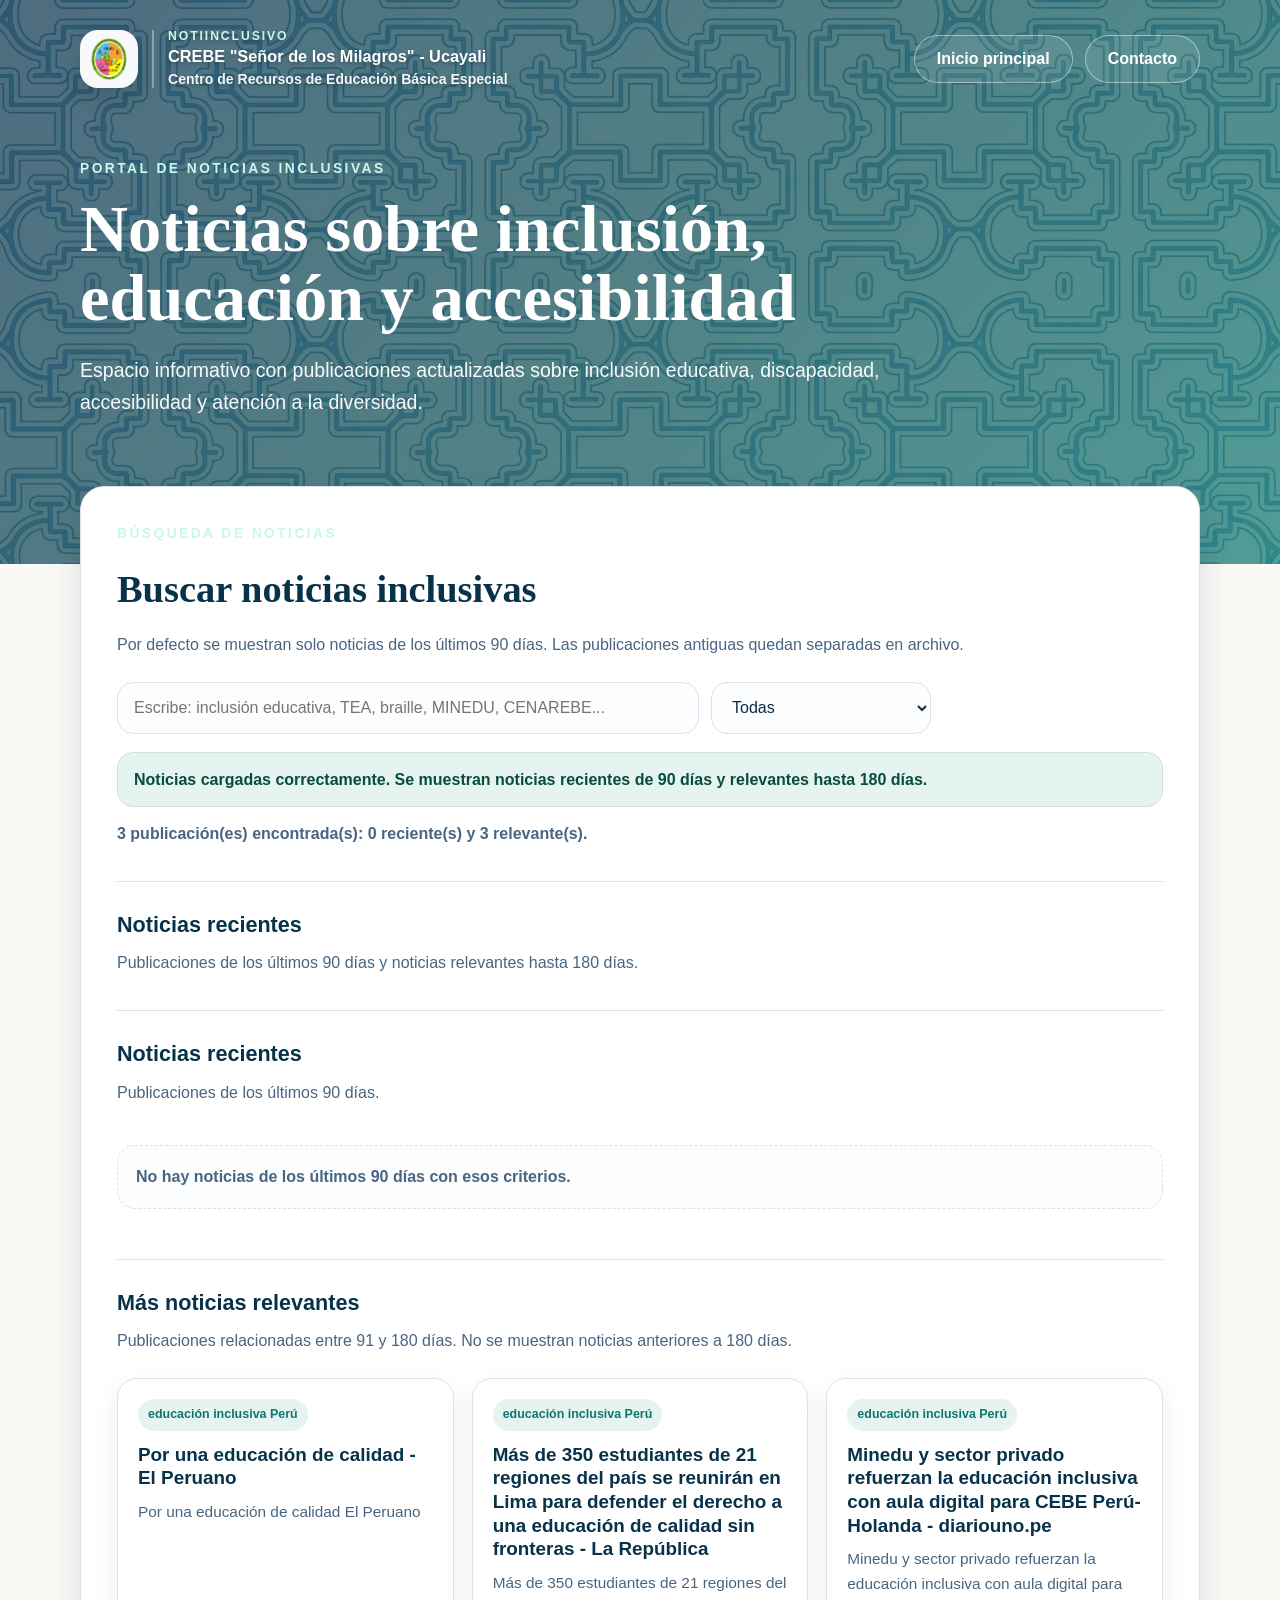
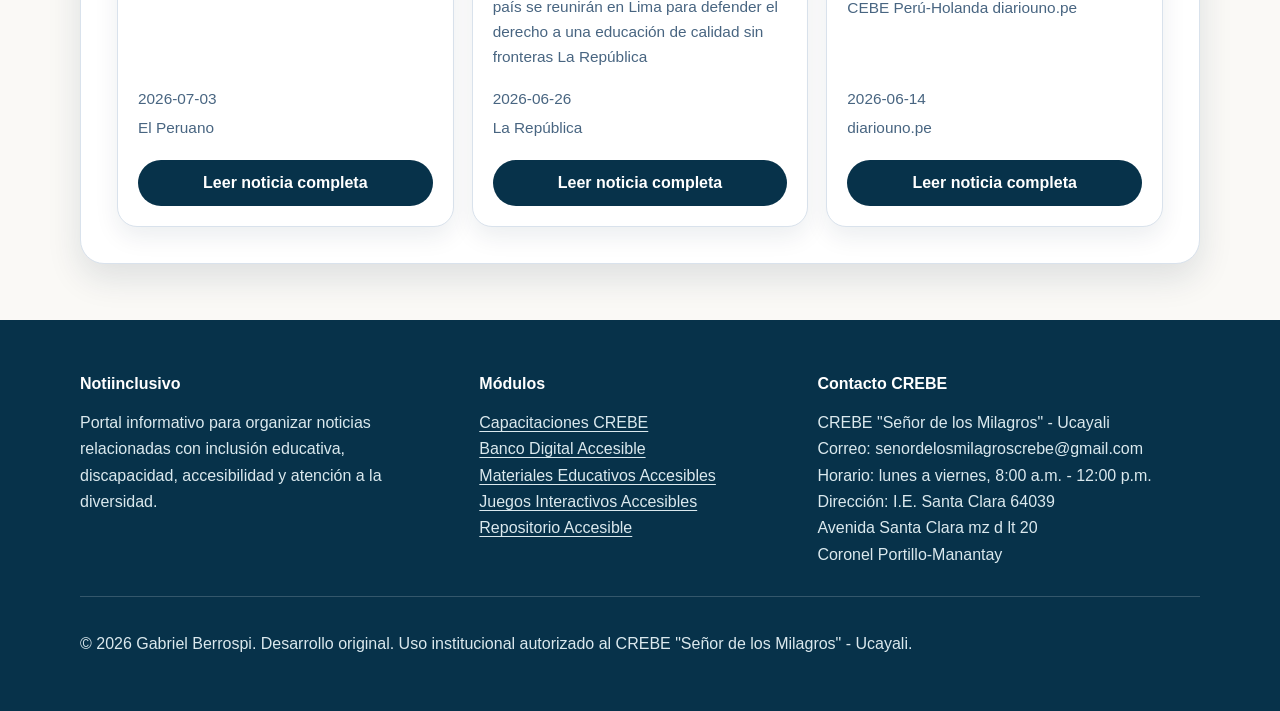
==== index.html @ 37f256c8 "Reubicar identidad institucional en cabecera superior NI" ====
<!doctype html>
<html lang="es">
<head>
  <meta charset="utf-8">
  <meta name="viewport" content="width=device-width, initial-scale=1">
  <meta name="description" content="Notiinclusivo: portal de noticias inclusivas, educativas y accesibles para CREBE Ucayali.">
  <title>Notiinclusivo | CREBE Ucayali</title>
  <style>
    :root{--azul-900:#07324a;--azul-800:#0b3550;--verde-700:#0f766e;--verde-100:#e6f4f1;--arena-50:#faf9f6;--texto:#102a43;--texto-suave:#486581;--borde:#d9e2ec;--sombra:0 14px 34px rgba(16,42,67,.12)}
    *{box-sizing:border-box}body{margin:0;color:var(--texto);background:var(--arena-50);font-family:Arial,Helvetica,sans-serif;line-height:1.6}a{color:inherit}.solo-lectores{position:absolute;width:1px;height:1px;padding:0;margin:-1px;overflow:hidden;clip:rect(0,0,0,0);white-space:nowrap;border:0}.salto-contenido{position:absolute;top:12px;left:-999px;z-index:50;padding:10px 14px;color:#fff;background:var(--azul-900);border-radius:999px;font-weight:900}.salto-contenido:focus{left:12px}
    .cabecera{position:relative;overflow:hidden;padding:30px 18px 145px;color:#fff;background:linear-gradient(135deg,#0b3550 0%,#0f4f57 48%,#0f766e 100%)}.patron-portada{position:absolute;inset:0;background-image:url("patron-shipibo.webp");background-size:cover;background-position:center;opacity:.28}.navegacion,.portada{position:relative;z-index:1;max-width:1120px;margin:0 auto}.navegacion{display:flex;align-items:center;justify-content:space-between;gap:20px;flex-wrap:wrap}.marca{display:flex;align-items:center;gap:14px;color:#fff;font-size:1.05rem;font-weight:900;text-decoration:none}.marca-institucional{align-items:center;gap:14px;max-width:min(560px,100%)}.marca-logo-superior{display:block;width:58px;height:58px;object-fit:contain;flex-shrink:0;padding:4px;background:rgba(255,255,255,.96);border-radius:18px;box-shadow:0 10px 24px rgba(0,0,0,.14)}.marca-texto-superior{display:block;padding-left:14px;border-left:2px solid rgba(255,255,255,.35);text-shadow:0 2px 4px rgba(0,0,0,.28)}.marca-modulo{display:block;margin:0 0 3px;color:#c9f7ee;font-size:.76rem;font-weight:900;line-height:1.15;letter-spacing:.16em;text-transform:uppercase}.marca-nombre-institucional{display:block;color:#fff;font-size:1.02rem;font-weight:900;line-height:1.2}.marca-detalle-institucional{display:block;margin-top:4px;color:rgba(255,255,255,.94);font-size:.88rem;font-weight:750;line-height:1.25}.enlaces-cabecera{display:flex;gap:12px;flex-wrap:wrap}.enlaces-cabecera a{display:inline-flex;align-items:center;justify-content:center;min-height:46px;padding:10px 22px;color:#fff;border:1px solid rgba(255,255,255,.45);border-radius:999px;font-weight:800;text-decoration:none;background:rgba(255,255,255,.08)}.portada{margin-top:70px}.etiqueta{margin:0 0 14px;color:#c9f7ee;font-size:.86rem;font-weight:900;letter-spacing:.18em;text-transform:uppercase}h1{max-width:900px;margin:0 0 22px;color:#fff;font-family:Georgia,"Times New Roman",serif;font-size:clamp(2.5rem,5.8vw,4.15rem);font-weight:600;line-height:1.04}.subtitulo{max-width:880px;margin:0;color:rgba(255,255,255,.96);font-size:1.22rem;line-height:1.65}
    main{position:relative;z-index:2;width:min(1120px,calc(100% - 40px));margin:-78px auto 0}.panel{padding:clamp(22px,4vw,36px);background:#fff;border:1px solid var(--borde);border-radius:24px;box-shadow:var(--sombra)}.panel h2{margin:0;color:var(--azul-900);font-family:Georgia,"Times New Roman",serif;font-size:clamp(1.7rem,3vw,2.45rem);font-weight:600}.descripcion{max-width:860px;margin:12px 0 0;color:var(--texto-suave)}.controles{display:grid;grid-template-columns:1fr minmax(220px,.35fr) minmax(220px,.35fr);gap:12px;margin-top:24px}input,select{min-height:52px;padding:0 16px;color:var(--texto);background:#fbfdff;border:1px solid var(--borde);border-radius:16px;font:inherit}.estado{margin:18px 0 0;padding:14px 16px;color:#064e3b;background:var(--verde-100);border:1px solid #cfe2dd;border-radius:16px;font-weight:900}.contador{margin:14px 0 0;color:var(--texto-suave);font-weight:800}.bloque-lista-noti{margin-top:34px;padding-top:26px;border-top:1px solid var(--borde)}.bloque-lista-noti h3{margin:0;color:var(--azul-900);font-size:1.35rem}.texto-bloque-noti{max-width:820px;margin:8px 0 0;color:var(--texto-suave)}.grid-noti{display:grid;grid-template-columns:repeat(3,minmax(0,1fr));gap:18px;margin-top:24px}.tarjeta-noti{display:flex;flex-direction:column;justify-content:space-between;min-width:0;min-height:270px;padding:20px;background:#fff;border:1px solid var(--borde);border-radius:20px;box-shadow:0 10px 24px rgba(16,42,67,.08)}.etiqueta-noti{display:inline-flex;margin-bottom:12px;padding:6px 10px;color:var(--verde-700);background:var(--verde-100);border-radius:999px;font-size:.78rem;font-weight:900}.tarjeta-noti h3{margin:0 0 10px;color:var(--azul-900);font-size:1.18rem;line-height:1.25}.tarjeta-noti p{margin:0;color:var(--texto-suave);font-size:.96rem}.tarjeta-noti,.tarjeta-noti h3,.tarjeta-noti p,.etiqueta-noti,.enlace-noti{max-width:100%;overflow-wrap:anywhere;word-break:break-word}.meta-noti{display:grid;gap:4px;margin-top:18px}.enlace-noti{display:inline-flex;justify-content:center;min-height:44px;margin-top:16px;padding:10px 14px;color:#fff;background:var(--azul-900);border-radius:999px;font-weight:900;text-decoration:none}.estado-vacio{grid-column:1/-1;padding:18px;color:var(--texto-suave);background:#fbfdff;border:1px dashed var(--borde);border-radius:18px;font-weight:800}
    footer{margin-top:56px;padding:38px clamp(18px,5vw,72px);color:#dbe9ee;background:var(--azul-900)}.footer-contenido{display:grid;grid-template-columns:1.2fr 1fr 1.25fr;gap:32px;max-width:1120px;margin:0 auto}.footer-contenido h2{color:#fff;font-size:1rem}.footer-contenido p{margin:0;line-height:1.65}.footer-contenido a{color:#dbe9ee;text-decoration:underline;text-underline-offset:3px}.footer-final{max-width:1120px;margin:28px auto 0;padding-top:18px;border-top:1px solid rgba(255,255,255,.18)}@media(max-width:980px){.grid-noti,.footer-contenido,.controles{grid-template-columns:1fr}}@media(max-width:700px){.cabecera{padding:26px 18px 116px}.navegacion{align-items:flex-start;flex-direction:column}.portada{margin-top:54px}.marca-institucional{align-items:flex-start}.marca-logo-superior{width:52px;height:52px;border-radius:16px}.marca-texto-superior{padding-left:12px}.marca-nombre-institucional{font-size:.94rem}.marca-detalle-institucional{font-size:.82rem}main{width:min(100% - 28px,1120px)}.enlace-noti{width:100%}}
  </style>
</head>
<body>
  <a class="salto-contenido" href="#contenido-principal">Ir al contenido</a>
  <header class="cabecera" id="inicio">
    <div class="patron-portada" aria-hidden="true"></div>
    <nav class="navegacion" aria-label="Navegación principal">
      <a class="marca marca-institucional" href="index.html" aria-label="Volver al inicio de Notiinclusivo">
        <img class="marca-logo-superior" src="assets/img/logo-crebe.png" alt="Logo del CREBE Señor de los Milagros - Ucayali">
        <span class="marca-texto-superior">
          <span class="marca-modulo">Notiinclusivo</span>
          <span class="marca-nombre-institucional">CREBE "Señor de los Milagros" - Ucayali</span>
          <span class="marca-detalle-institucional">Centro de Recursos de Educación Básica Especial</span>
        </span>
      </a>
      <div class="enlaces-cabecera"><a href="https://crebeucayali.weebly.com/">Inicio principal</a><a href="https://gabriel-lsp.github.io/accesos-complementarios/contacto.html">Contacto</a></div>
    </nav>
    <section class="portada">
      <p class="etiqueta">Portal de noticias inclusivas</p><h1>Noticias sobre inclusión, educación y accesibilidad</h1><p class="subtitulo">Espacio informativo con publicaciones actualizadas sobre inclusión educativa, discapacidad, accesibilidad y atención a la diversidad.</p>
    </section>
  </header>
  <main id="contenido-principal"><section class="panel" aria-labelledby="titulo-busqueda"><p class="etiqueta">Búsqueda de noticias</p><h2 id="titulo-busqueda">Buscar noticias inclusivas</h2><p class="descripcion">Por defecto se muestran solo noticias de los últimos 90 días. Las publicaciones antiguas quedan separadas en archivo.</p><div class="controles"><label class="solo-lectores" for="busqueda-noti">Buscar noticias</label><input id="busqueda-noti" type="search" placeholder="Escribe: inclusión educativa, TEA, braille, MINEDU, CENAREBE..." autocomplete="off"><label class="solo-lectores" for="filtro-categoria">Filtrar por categoría</label><select id="filtro-categoria" aria-label="Filtrar por categoría"><option value="todas">Todas</option></select><label class="solo-lectores" for="filtro-tiempo">Filtrar por antigüedad</label><select id="filtro-tiempo" aria-label="Filtrar por antigüedad"><option value="recientes">Últimos 90 días</option><option value="archivo">Archivo</option><option value="todas">Todas</option></select></div><p class="estado" id="estado-noti">Cargando noticias...</p><p class="contador" id="contador-noti"></p><section class="bloque-lista-noti" aria-labelledby="titulo-lista-noti"><h3 id="titulo-lista-noti">Noticias recientes</h3><p class="texto-bloque-noti" id="descripcion-lista-noti">Publicaciones de los últimos 90 días.</p><section class="grid-noti" id="lista-noti" aria-label="Resultados de noticias"></section></section></section></main>
  <footer><div class="footer-contenido"><div><h2>Notiinclusivo</h2><p>Portal informativo para organizar noticias relacionadas con inclusión educativa, discapacidad, accesibilidad y atención a la diversidad.</p></div><div><h2>Módulos</h2><p><a href="https://gabriel-lsp.github.io/capacitaciones-crebe-ucayali/">Capacitaciones CREBE</a><br><a href="https://gabriel-lsp.github.io/banco-digital-accesible/">Banco Digital Accesible</a><br><a href="https://gabriel-lsp.github.io/materiales-educativos-accesibles/">Materiales Educativos Accesibles</a><br><a href="https://gabriel-lsp.github.io/juegos-interactivos-accesibles/">Juegos Interactivos Accesibles</a><br><a href="https://gabriel-lsp.github.io/repositorio-accesible/">Repositorio Accesible</a></p></div><div><h2>Contacto CREBE</h2><p>CREBE "Señor de los Milagros" - Ucayali<br>Correo: senordelosmilagroscrebe@gmail.com<br>Horario: lunes a viernes, 8:00 a.m. - 12:00 p.m.<br>Dirección: I.E. Santa Clara 64039<br>Avenida Santa Clara mz d lt 20<br>Coronel Portillo-Manantay</p></div></div><div class="footer-final"><p>© 2026 Gabriel Berrospi. Desarrollo original. Uso institucional autorizado al CREBE "Señor de los Milagros" - Ucayali.</p></div></footer>
  <script src="app.js?v=6"></script>
</body>
</html>
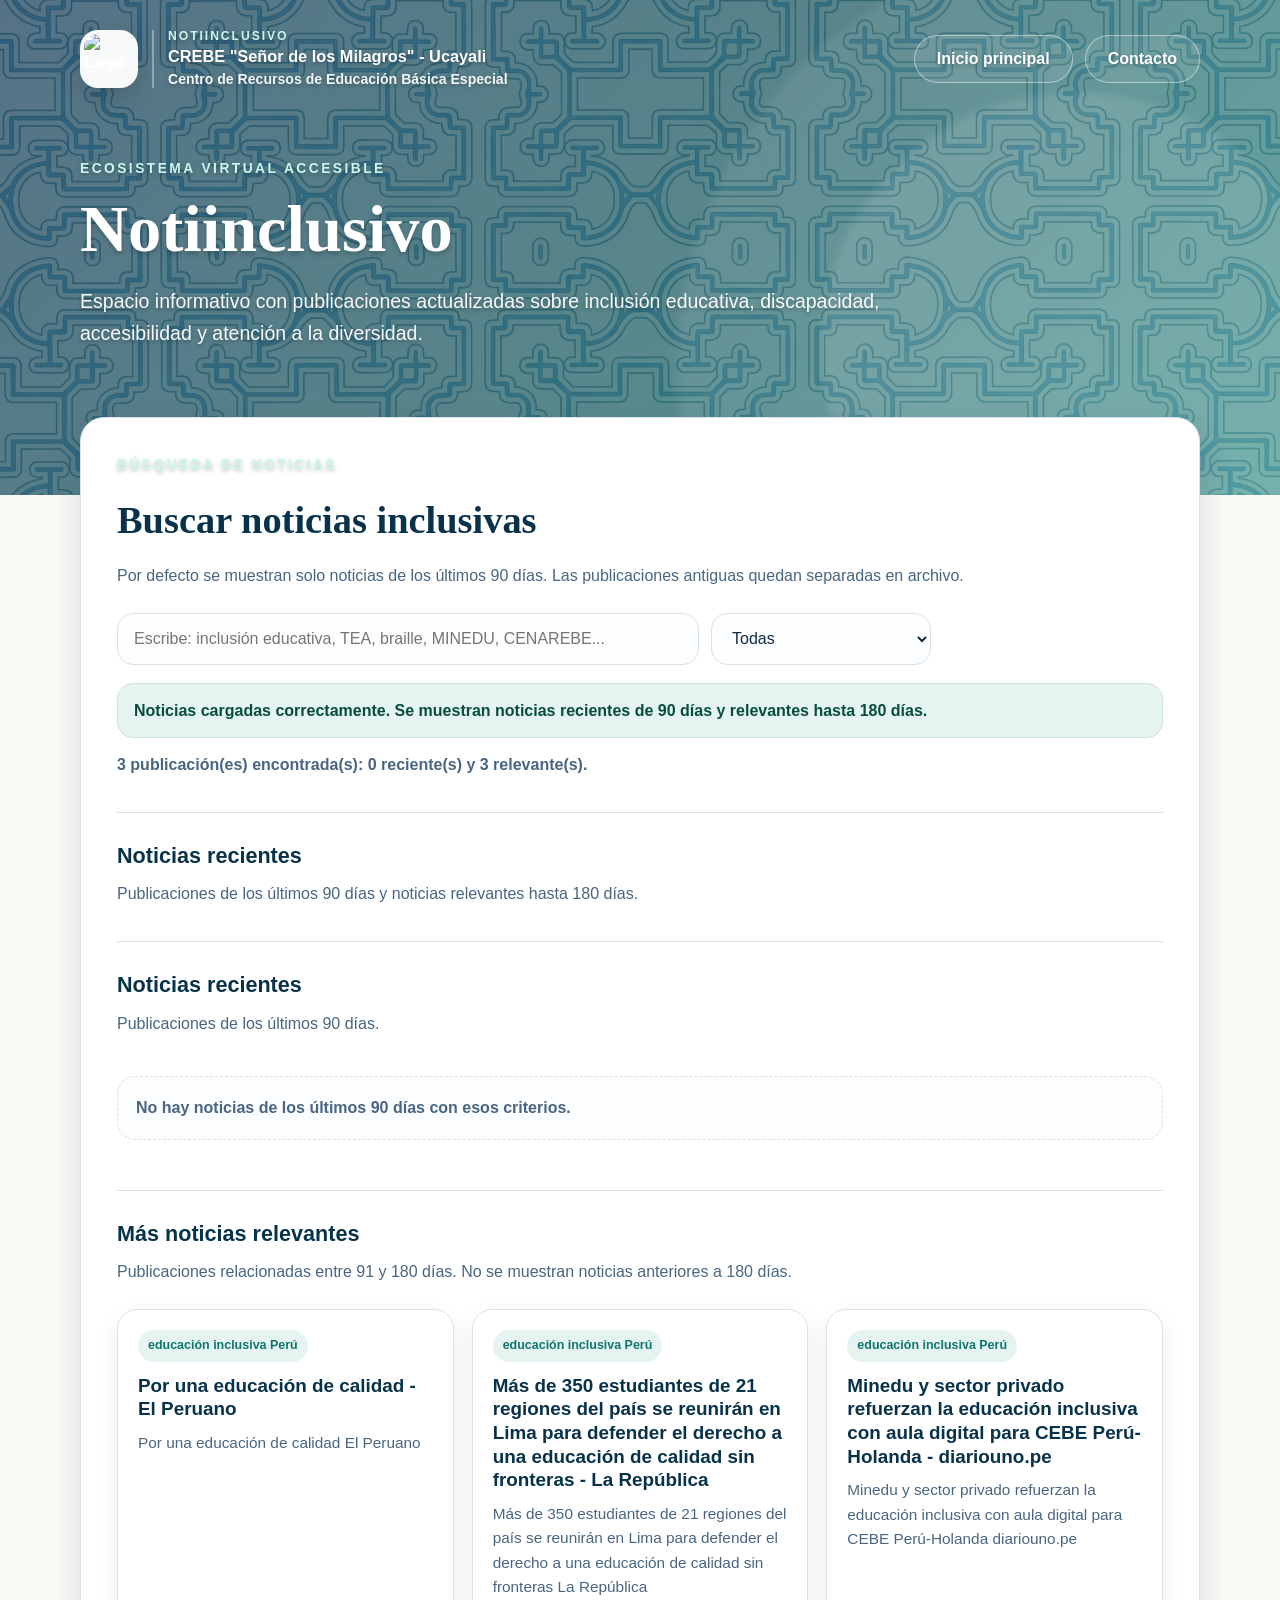
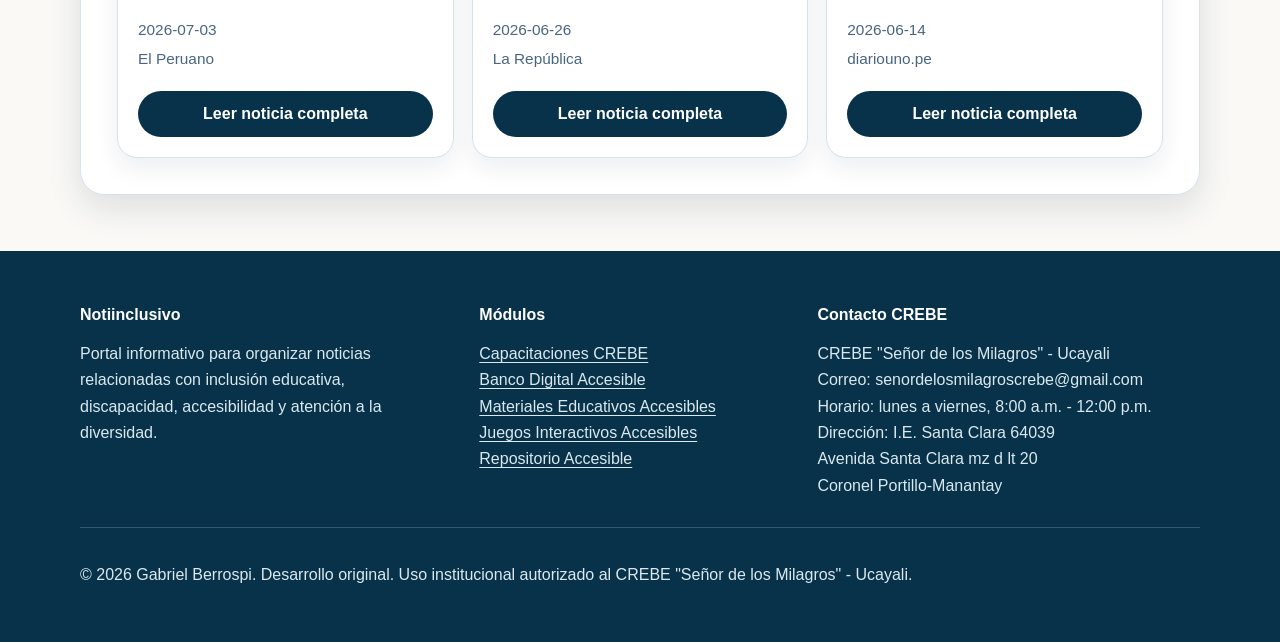
==== commit 7e223263: "Aplicar identidad visual BDA en encabezado NI" ====
--- a/index.html
+++ b/index.html
@@ -8,9 +8,9 @@
   <style>
     :root{--azul-900:#07324a;--azul-800:#0b3550;--verde-700:#0f766e;--verde-100:#e6f4f1;--arena-50:#faf9f6;--texto:#102a43;--texto-suave:#486581;--borde:#d9e2ec;--sombra:0 14px 34px rgba(16,42,67,.12)}
     *{box-sizing:border-box}body{margin:0;color:var(--texto);background:var(--arena-50);font-family:Arial,Helvetica,sans-serif;line-height:1.6}a{color:inherit}.solo-lectores{position:absolute;width:1px;height:1px;padding:0;margin:-1px;overflow:hidden;clip:rect(0,0,0,0);white-space:nowrap;border:0}.salto-contenido{position:absolute;top:12px;left:-999px;z-index:50;padding:10px 14px;color:#fff;background:var(--azul-900);border-radius:999px;font-weight:900}.salto-contenido:focus{left:12px}
-    .cabecera{position:relative;overflow:hidden;padding:30px 18px 145px;color:#fff;background:linear-gradient(135deg,#0b3550 0%,#0f4f57 48%,#0f766e 100%)}.patron-portada{position:absolute;inset:0;background-image:url("patron-shipibo.webp");background-size:cover;background-position:center;opacity:.28}.navegacion,.portada{position:relative;z-index:1;max-width:1120px;margin:0 auto}.navegacion{display:flex;align-items:center;justify-content:space-between;gap:20px;flex-wrap:wrap}.marca{display:flex;align-items:center;gap:14px;color:#fff;font-size:1.05rem;font-weight:900;text-decoration:none}.marca-institucional{align-items:center;gap:14px;max-width:min(560px,100%)}.marca-logo-superior{display:block;width:58px;height:58px;object-fit:contain;flex-shrink:0;padding:4px;background:rgba(255,255,255,.96);border-radius:18px;box-shadow:0 10px 24px rgba(0,0,0,.14)}.marca-texto-superior{display:block;padding-left:14px;border-left:2px solid rgba(255,255,255,.35);text-shadow:0 2px 4px rgba(0,0,0,.28)}.marca-modulo{display:block;margin:0 0 3px;color:#c9f7ee;font-size:.76rem;font-weight:900;line-height:1.15;letter-spacing:.16em;text-transform:uppercase}.marca-nombre-institucional{display:block;color:#fff;font-size:1.02rem;font-weight:900;line-height:1.2}.marca-detalle-institucional{display:block;margin-top:4px;color:rgba(255,255,255,.94);font-size:.88rem;font-weight:750;line-height:1.25}.enlaces-cabecera{display:flex;gap:12px;flex-wrap:wrap}.enlaces-cabecera a{display:inline-flex;align-items:center;justify-content:center;min-height:46px;padding:10px 22px;color:#fff;border:1px solid rgba(255,255,255,.45);border-radius:999px;font-weight:800;text-decoration:none;background:rgba(255,255,255,.08)}.portada{margin-top:70px}.etiqueta{margin:0 0 14px;color:#c9f7ee;font-size:.86rem;font-weight:900;letter-spacing:.18em;text-transform:uppercase}h1{max-width:900px;margin:0 0 22px;color:#fff;font-family:Georgia,"Times New Roman",serif;font-size:clamp(2.5rem,5.8vw,4.15rem);font-weight:600;line-height:1.04}.subtitulo{max-width:880px;margin:0;color:rgba(255,255,255,.96);font-size:1.22rem;line-height:1.65}
+    .cabecera{position:relative!important;overflow:hidden!important;padding:30px 18px 145px!important;color:#fff!important;background:radial-gradient(circle at 84% 70%,rgba(255,255,255,.11) 0 22%,transparent 23%),radial-gradient(circle at 86% 74%,rgba(255,255,255,.08) 0 36%,transparent 37%),linear-gradient(135deg,#0b3550 0%,#0f4f57 48%,#0f766e 100%)!important}.cabecera::after{display:none!important;content:none!important}.patron-portada{position:absolute!important;inset:0!important;z-index:0!important;overflow:hidden!important;pointer-events:none!important;background-image:url("patron-shipibo.webp?v=2")!important;background-repeat:repeat!important;background-size:cover!important;background-position:center!important;opacity:.30!important;filter:saturate(1.15) contrast(1.08)!important}.cabecera .navegacion,.cabecera .portada{position:relative!important;z-index:1!important}.navegacion,.portada{max-width:1120px;margin:0 auto}.navegacion{display:flex!important;align-items:center!important;justify-content:space-between!important;gap:20px!important;flex-wrap:wrap!important}.marca{display:flex;align-items:center;gap:14px;color:#fff;font-size:1.05rem;font-weight:900;text-decoration:none}.marca-institucional{display:inline-flex!important;align-items:center!important;gap:14px!important;max-width:min(560px,100%)!important;color:#fff!important;text-decoration:none!important;font-weight:900!important;font-size:1.05rem!important}.marca-logo-superior{display:block!important;width:58px!important;height:58px!important;object-fit:contain!important;flex-shrink:0!important;padding:4px!important;background:rgba(255,255,255,.96)!important;border-radius:18px!important;box-shadow:0 10px 24px rgba(0,0,0,.14)!important}.marca-texto-superior{display:block!important;padding-left:14px!important;border-left:2px solid rgba(255,255,255,.35)!important;text-shadow:0 2px 4px rgba(0,0,0,.28)!important}.marca-modulo{display:block!important;margin:0 0 3px!important;color:#c9f7ee!important;font-size:.76rem!important;font-weight:900!important;line-height:1.15!important;letter-spacing:.16em!important;text-transform:uppercase!important}.marca-nombre-institucional{display:block!important;color:#fff!important;font-size:1.02rem!important;font-weight:900!important;line-height:1.2!important}.marca-detalle-institucional{display:block!important;margin-top:4px!important;color:rgba(255,255,255,.94)!important;font-size:.88rem!important;font-weight:750!important;line-height:1.25!important}.enlaces-cabecera{display:flex!important;align-items:center!important;justify-content:flex-end!important;gap:12px!important;flex-wrap:wrap!important}.enlaces-cabecera a{display:inline-flex!important;align-items:center!important;justify-content:center!important;min-height:46px!important;padding:10px 22px!important;color:#fff!important;border:1px solid rgba(255,255,255,.45)!important;border-radius:999px!important;font-weight:800!important;text-decoration:none!important;background:rgba(255,255,255,.08)!important;text-shadow:0 2px 4px rgba(0,0,0,.24)!important}.enlaces-cabecera a:hover{background:rgba(255,255,255,.16)!important;color:#fff!important}.portada{margin-top:70px!important}.etiqueta{margin:0 0 14px;color:#c9f7ee;font-size:.86rem;font-weight:900;letter-spacing:.18em;text-transform:uppercase;text-shadow:0 2px 4px rgba(0,0,0,.28)}h1{max-width:900px;margin:0 0 22px;color:#fff;font-family:Georgia,"Times New Roman",serif;font-size:clamp(2.5rem,5.8vw,4.15rem);font-weight:600;line-height:1.04;text-shadow:0 3px 5px rgba(0,0,0,.22)}.subtitulo{max-width:880px;margin:0;color:rgba(255,255,255,.96);font-size:1.22rem;line-height:1.65;text-shadow:0 2px 4px rgba(0,0,0,.28)}
     main{position:relative;z-index:2;width:min(1120px,calc(100% - 40px));margin:-78px auto 0}.panel{padding:clamp(22px,4vw,36px);background:#fff;border:1px solid var(--borde);border-radius:24px;box-shadow:var(--sombra)}.panel h2{margin:0;color:var(--azul-900);font-family:Georgia,"Times New Roman",serif;font-size:clamp(1.7rem,3vw,2.45rem);font-weight:600}.descripcion{max-width:860px;margin:12px 0 0;color:var(--texto-suave)}.controles{display:grid;grid-template-columns:1fr minmax(220px,.35fr) minmax(220px,.35fr);gap:12px;margin-top:24px}input,select{min-height:52px;padding:0 16px;color:var(--texto);background:#fbfdff;border:1px solid var(--borde);border-radius:16px;font:inherit}.estado{margin:18px 0 0;padding:14px 16px;color:#064e3b;background:var(--verde-100);border:1px solid #cfe2dd;border-radius:16px;font-weight:900}.contador{margin:14px 0 0;color:var(--texto-suave);font-weight:800}.bloque-lista-noti{margin-top:34px;padding-top:26px;border-top:1px solid var(--borde)}.bloque-lista-noti h3{margin:0;color:var(--azul-900);font-size:1.35rem}.texto-bloque-noti{max-width:820px;margin:8px 0 0;color:var(--texto-suave)}.grid-noti{display:grid;grid-template-columns:repeat(3,minmax(0,1fr));gap:18px;margin-top:24px}.tarjeta-noti{display:flex;flex-direction:column;justify-content:space-between;min-width:0;min-height:270px;padding:20px;background:#fff;border:1px solid var(--borde);border-radius:20px;box-shadow:0 10px 24px rgba(16,42,67,.08)}.etiqueta-noti{display:inline-flex;margin-bottom:12px;padding:6px 10px;color:var(--verde-700);background:var(--verde-100);border-radius:999px;font-size:.78rem;font-weight:900}.tarjeta-noti h3{margin:0 0 10px;color:var(--azul-900);font-size:1.18rem;line-height:1.25}.tarjeta-noti p{margin:0;color:var(--texto-suave);font-size:.96rem}.tarjeta-noti,.tarjeta-noti h3,.tarjeta-noti p,.etiqueta-noti,.enlace-noti{max-width:100%;overflow-wrap:anywhere;word-break:break-word}.meta-noti{display:grid;gap:4px;margin-top:18px}.enlace-noti{display:inline-flex;justify-content:center;min-height:44px;margin-top:16px;padding:10px 14px;color:#fff;background:var(--azul-900);border-radius:999px;font-weight:900;text-decoration:none}.estado-vacio{grid-column:1/-1;padding:18px;color:var(--texto-suave);background:#fbfdff;border:1px dashed var(--borde);border-radius:18px;font-weight:800}
-    footer{margin-top:56px;padding:38px clamp(18px,5vw,72px);color:#dbe9ee;background:var(--azul-900)}.footer-contenido{display:grid;grid-template-columns:1.2fr 1fr 1.25fr;gap:32px;max-width:1120px;margin:0 auto}.footer-contenido h2{color:#fff;font-size:1rem}.footer-contenido p{margin:0;line-height:1.65}.footer-contenido a{color:#dbe9ee;text-decoration:underline;text-underline-offset:3px}.footer-final{max-width:1120px;margin:28px auto 0;padding-top:18px;border-top:1px solid rgba(255,255,255,.18)}@media(max-width:980px){.grid-noti,.footer-contenido,.controles{grid-template-columns:1fr}}@media(max-width:700px){.cabecera{padding:26px 18px 116px}.navegacion{align-items:flex-start;flex-direction:column}.portada{margin-top:54px}.marca-institucional{align-items:flex-start}.marca-logo-superior{width:52px;height:52px;border-radius:16px}.marca-texto-superior{padding-left:12px}.marca-nombre-institucional{font-size:.94rem}.marca-detalle-institucional{font-size:.82rem}main{width:min(100% - 28px,1120px)}.enlace-noti{width:100%}}
+    footer{margin-top:56px;padding:38px clamp(18px,5vw,72px);color:#dbe9ee;background:var(--azul-900)}.footer-contenido{display:grid;grid-template-columns:1.2fr 1fr 1.25fr;gap:32px;max-width:1120px;margin:0 auto}.footer-contenido h2{color:#fff;font-size:1rem}.footer-contenido p{margin:0;line-height:1.65}.footer-contenido a{color:#dbe9ee;text-decoration:underline;text-underline-offset:3px}.footer-final{max-width:1120px;margin:28px auto 0;padding-top:18px;border-top:1px solid rgba(255,255,255,.18)}@media(max-width:980px){.grid-noti,.footer-contenido,.controles{grid-template-columns:1fr}}@media(max-width:700px){.cabecera{padding:26px 18px 116px!important}.navegacion{align-items:flex-start!important;flex-direction:column!important}.portada{margin-top:54px!important}.marca-institucional{align-items:flex-start!important}.marca-logo-superior{width:52px!important;height:52px!important;border-radius:16px!important}.marca-texto-superior{padding-left:12px!important}.marca-nombre-institucional{font-size:.94rem!important}.marca-detalle-institucional{font-size:.82rem!important}main{width:min(100% - 28px,1120px)}.enlace-noti{width:100%}.enlaces-cabecera{justify-content:flex-start!important}}
   </style>
 </head>
 <body>
@@ -19,21 +19,21 @@
     <div class="patron-portada" aria-hidden="true"></div>
     <nav class="navegacion" aria-label="Navegación principal">
       <a class="marca marca-institucional" href="index.html" aria-label="Volver al inicio de Notiinclusivo">
-        <img class="marca-logo-superior" src="assets/img/logo-crebe.png" alt="Logo del CREBE Señor de los Milagros - Ucayali">
+        <img class="marca-logo-superior" src="https://gabriel-lsp.github.io/banco-digital-accesible/logo-crebe.png" alt="Logo del CREBE Señor de los Milagros - Ucayali">
         <span class="marca-texto-superior">
           <span class="marca-modulo">Notiinclusivo</span>
           <span class="marca-nombre-institucional">CREBE "Señor de los Milagros" - Ucayali</span>
           <span class="marca-detalle-institucional">Centro de Recursos de Educación Básica Especial</span>
         </span>
       </a>
-      <div class="enlaces-cabecera"><a href="https://crebeucayali.weebly.com/">Inicio principal</a><a href="https://gabriel-lsp.github.io/accesos-complementarios/contacto.html">Contacto</a></div>
+      <div class="enlaces-cabecera"><a href="https://crebeucayali.weebly.com/">Inicio principal</a><a href="https://gabriel-lsp.github.io/accesos-complementarios/paginas/contacto.html">Contacto</a></div>
     </nav>
     <section class="portada">
-      <p class="etiqueta">Portal de noticias inclusivas</p><h1>Noticias sobre inclusión, educación y accesibilidad</h1><p class="subtitulo">Espacio informativo con publicaciones actualizadas sobre inclusión educativa, discapacidad, accesibilidad y atención a la diversidad.</p>
+      <p class="etiqueta">ECOSISTEMA VIRTUAL ACCESIBLE</p><h1>Notiinclusivo</h1><p class="subtitulo">Espacio informativo con publicaciones actualizadas sobre inclusión educativa, discapacidad, accesibilidad y atención a la diversidad.</p>
     </section>
   </header>
   <main id="contenido-principal"><section class="panel" aria-labelledby="titulo-busqueda"><p class="etiqueta">Búsqueda de noticias</p><h2 id="titulo-busqueda">Buscar noticias inclusivas</h2><p class="descripcion">Por defecto se muestran solo noticias de los últimos 90 días. Las publicaciones antiguas quedan separadas en archivo.</p><div class="controles"><label class="solo-lectores" for="busqueda-noti">Buscar noticias</label><input id="busqueda-noti" type="search" placeholder="Escribe: inclusión educativa, TEA, braille, MINEDU, CENAREBE..." autocomplete="off"><label class="solo-lectores" for="filtro-categoria">Filtrar por categoría</label><select id="filtro-categoria" aria-label="Filtrar por categoría"><option value="todas">Todas</option></select><label class="solo-lectores" for="filtro-tiempo">Filtrar por antigüedad</label><select id="filtro-tiempo" aria-label="Filtrar por antigüedad"><option value="recientes">Últimos 90 días</option><option value="archivo">Archivo</option><option value="todas">Todas</option></select></div><p class="estado" id="estado-noti">Cargando noticias...</p><p class="contador" id="contador-noti"></p><section class="bloque-lista-noti" aria-labelledby="titulo-lista-noti"><h3 id="titulo-lista-noti">Noticias recientes</h3><p class="texto-bloque-noti" id="descripcion-lista-noti">Publicaciones de los últimos 90 días.</p><section class="grid-noti" id="lista-noti" aria-label="Resultados de noticias"></section></section></section></main>
   <footer><div class="footer-contenido"><div><h2>Notiinclusivo</h2><p>Portal informativo para organizar noticias relacionadas con inclusión educativa, discapacidad, accesibilidad y atención a la diversidad.</p></div><div><h2>Módulos</h2><p><a href="https://gabriel-lsp.github.io/capacitaciones-crebe-ucayali/">Capacitaciones CREBE</a><br><a href="https://gabriel-lsp.github.io/banco-digital-accesible/">Banco Digital Accesible</a><br><a href="https://gabriel-lsp.github.io/materiales-educativos-accesibles/">Materiales Educativos Accesibles</a><br><a href="https://gabriel-lsp.github.io/juegos-interactivos-accesibles/">Juegos Interactivos Accesibles</a><br><a href="https://gabriel-lsp.github.io/repositorio-accesible/">Repositorio Accesible</a></p></div><div><h2>Contacto CREBE</h2><p>CREBE "Señor de los Milagros" - Ucayali<br>Correo: senordelosmilagroscrebe@gmail.com<br>Horario: lunes a viernes, 8:00 a.m. - 12:00 p.m.<br>Dirección: I.E. Santa Clara 64039<br>Avenida Santa Clara mz d lt 20<br>Coronel Portillo-Manantay</p></div></div><div class="footer-final"><p>© 2026 Gabriel Berrospi. Desarrollo original. Uso institucional autorizado al CREBE "Señor de los Milagros" - Ucayali.</p></div></footer>
-  <script src="app.js?v=6"></script>
+  <script src="app.js?v=7"></script>
 </body>
 </html>
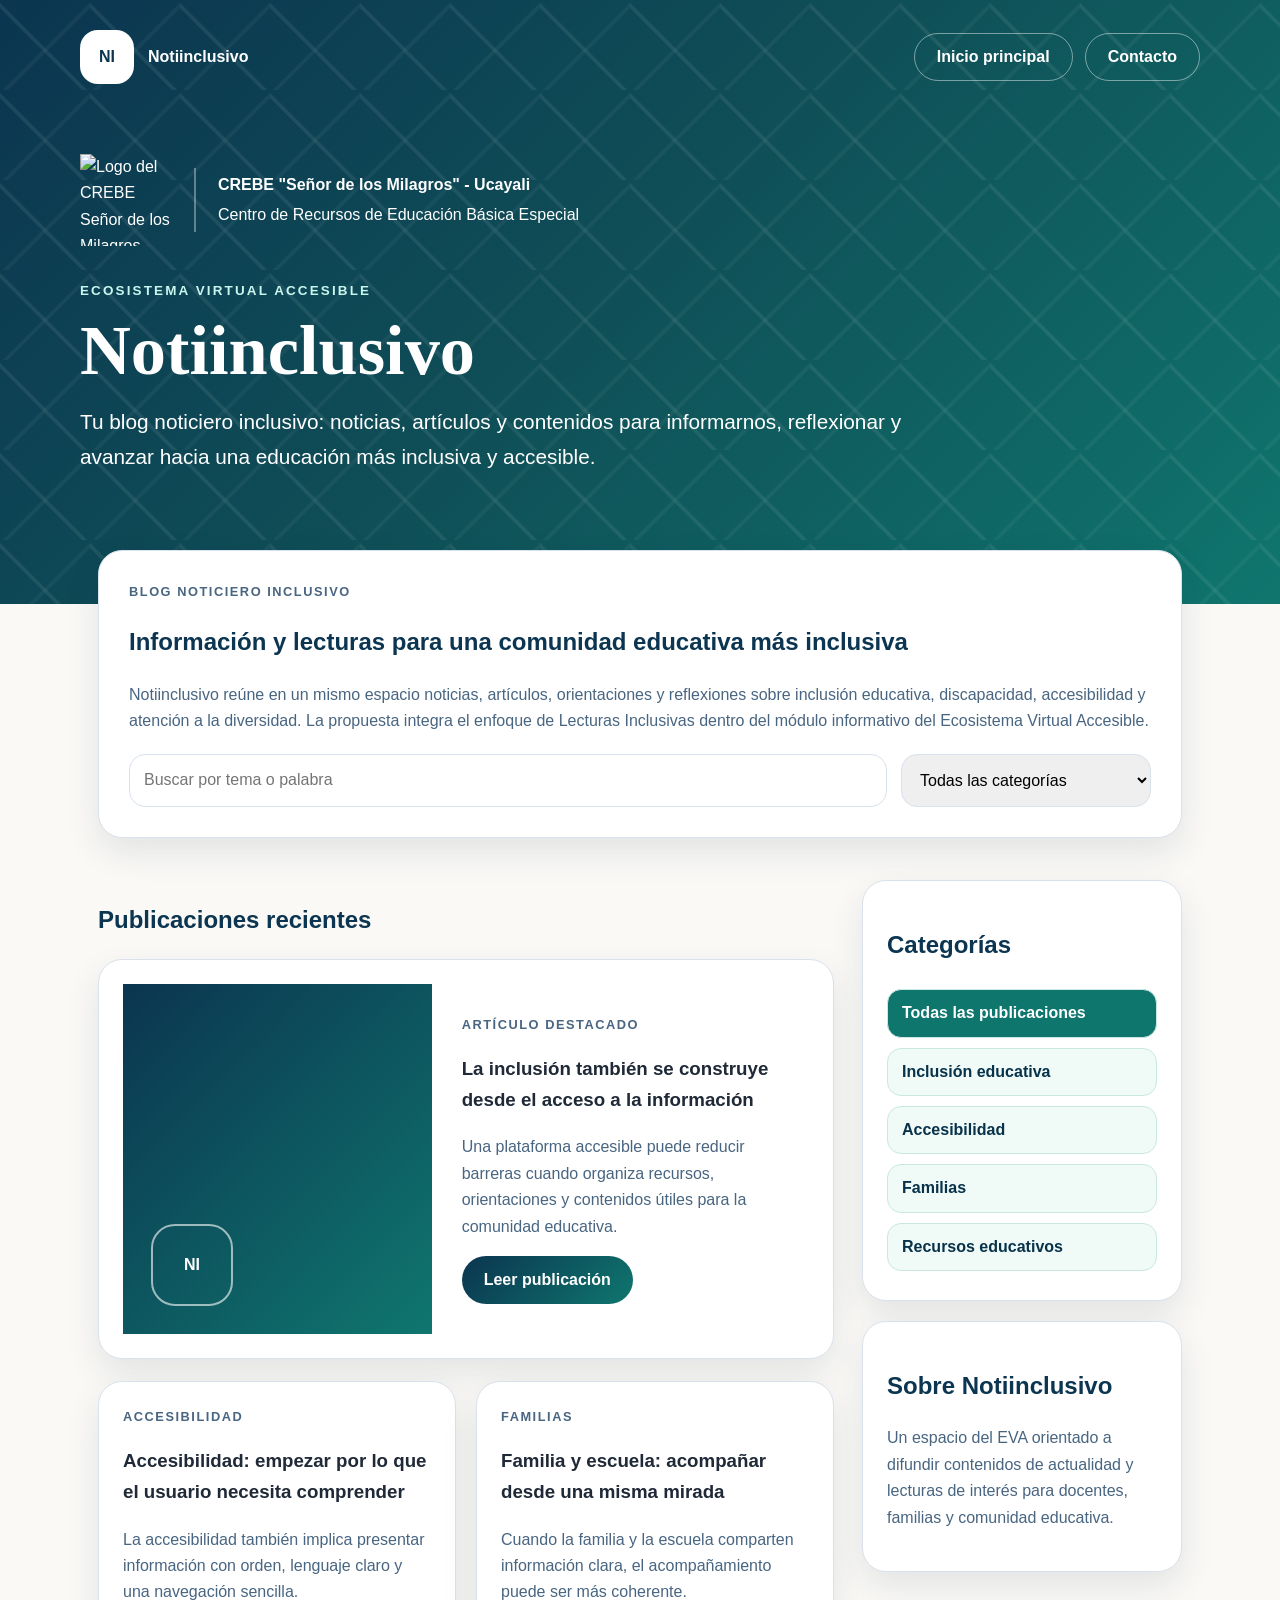
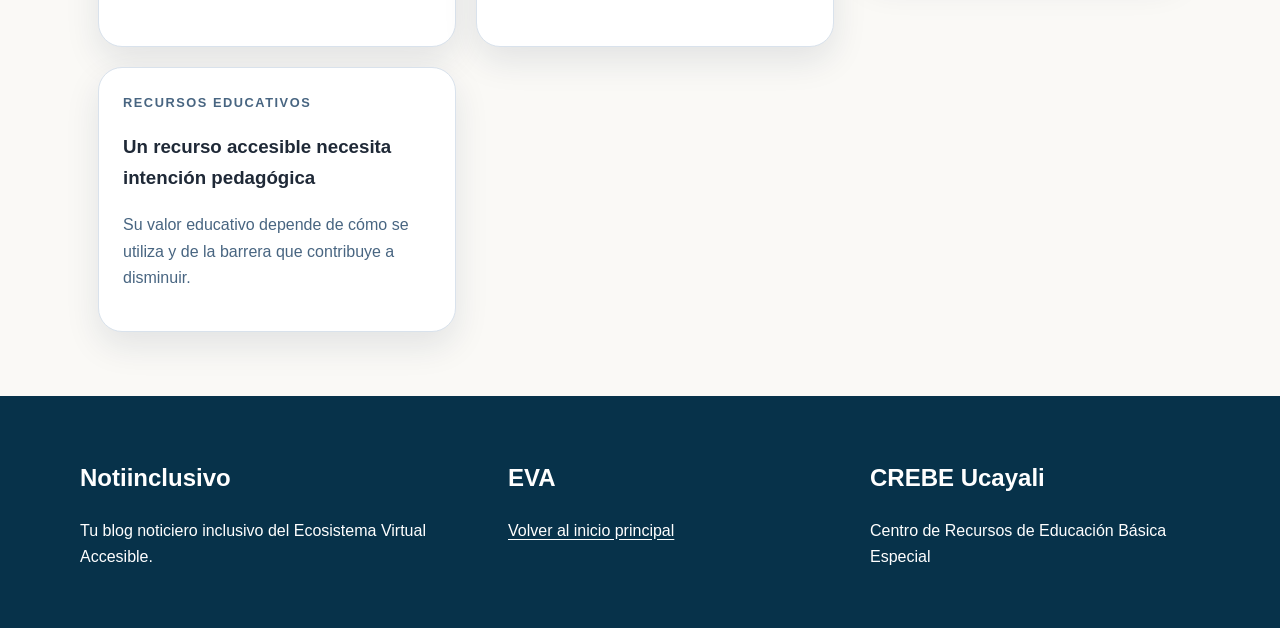
==== commit 3ece0968: "Corregir Inicio principal hacia crebe-ucayali.github.io" ====
--- a/index.html
+++ b/index.html
@@ -1,39 +1,24 @@
 <!doctype html>
 <html lang="es">
 <head>
-  <meta charset="utf-8">
-  <meta name="viewport" content="width=device-width, initial-scale=1">
-  <meta name="description" content="Notiinclusivo: portal de noticias inclusivas, educativas y accesibles para CREBE Ucayali.">
-  <title>Notiinclusivo | CREBE Ucayali</title>
-  <style>
-    :root{--azul-900:#07324a;--azul-800:#0b3550;--verde-700:#0f766e;--verde-100:#e6f4f1;--arena-50:#faf9f6;--texto:#102a43;--texto-suave:#486581;--borde:#d9e2ec;--sombra:0 14px 34px rgba(16,42,67,.12)}
-    *{box-sizing:border-box}body{margin:0;color:var(--texto);background:var(--arena-50);font-family:Arial,Helvetica,sans-serif;line-height:1.6}a{color:inherit}.solo-lectores{position:absolute;width:1px;height:1px;padding:0;margin:-1px;overflow:hidden;clip:rect(0,0,0,0);white-space:nowrap;border:0}.salto-contenido{position:absolute;top:12px;left:-999px;z-index:50;padding:10px 14px;color:#fff;background:var(--azul-900);border-radius:999px;font-weight:900}.salto-contenido:focus{left:12px}
-    .cabecera{position:relative!important;overflow:hidden!important;padding:30px 18px 145px!important;color:#fff!important;background:radial-gradient(circle at 84% 70%,rgba(255,255,255,.11) 0 22%,transparent 23%),radial-gradient(circle at 86% 74%,rgba(255,255,255,.08) 0 36%,transparent 37%),linear-gradient(135deg,#0b3550 0%,#0f4f57 48%,#0f766e 100%)!important}.cabecera::after{display:none!important;content:none!important}.patron-portada{position:absolute!important;inset:0!important;z-index:0!important;overflow:hidden!important;pointer-events:none!important;background-image:url("patron-shipibo.webp?v=2")!important;background-repeat:repeat!important;background-size:cover!important;background-position:center!important;opacity:.30!important;filter:saturate(1.15) contrast(1.08)!important}.cabecera .navegacion,.cabecera .portada{position:relative!important;z-index:1!important}.navegacion,.portada{max-width:1120px;margin:0 auto}.navegacion{display:flex!important;align-items:center!important;justify-content:space-between!important;gap:20px!important;flex-wrap:wrap!important}.marca{display:flex;align-items:center;gap:14px;color:#fff;font-size:1.05rem;font-weight:900;text-decoration:none}.marca-institucional{display:inline-flex!important;align-items:center!important;gap:14px!important;max-width:min(560px,100%)!important;color:#fff!important;text-decoration:none!important;font-weight:900!important;font-size:1.05rem!important}.marca-logo-superior{display:block!important;width:58px!important;height:58px!important;object-fit:contain!important;flex-shrink:0!important;padding:4px!important;background:rgba(255,255,255,.96)!important;border-radius:18px!important;box-shadow:0 10px 24px rgba(0,0,0,.14)!important}.marca-texto-superior{display:block!important;padding-left:14px!important;border-left:2px solid rgba(255,255,255,.35)!important;text-shadow:0 2px 4px rgba(0,0,0,.28)!important}.marca-modulo{display:block!important;margin:0 0 3px!important;color:#c9f7ee!important;font-size:.76rem!important;font-weight:900!important;line-height:1.15!important;letter-spacing:.16em!important;text-transform:uppercase!important}.marca-nombre-institucional{display:block!important;color:#fff!important;font-size:1.02rem!important;font-weight:900!important;line-height:1.2!important}.marca-detalle-institucional{display:block!important;margin-top:4px!important;color:rgba(255,255,255,.94)!important;font-size:.88rem!important;font-weight:750!important;line-height:1.25!important}.enlaces-cabecera{display:flex!important;align-items:center!important;justify-content:flex-end!important;gap:12px!important;flex-wrap:wrap!important}.enlaces-cabecera a{display:inline-flex!important;align-items:center!important;justify-content:center!important;min-height:46px!important;padding:10px 22px!important;color:#fff!important;border:1px solid rgba(255,255,255,.45)!important;border-radius:999px!important;font-weight:800!important;text-decoration:none!important;background:rgba(255,255,255,.08)!important;text-shadow:0 2px 4px rgba(0,0,0,.24)!important}.enlaces-cabecera a:hover{background:rgba(255,255,255,.16)!important;color:#fff!important}.portada{margin-top:70px!important}.etiqueta{margin:0 0 14px;color:#c9f7ee;font-size:.86rem;font-weight:900;letter-spacing:.18em;text-transform:uppercase;text-shadow:0 2px 4px rgba(0,0,0,.28)}h1{max-width:900px;margin:0 0 22px;color:#fff;font-family:Georgia,"Times New Roman",serif;font-size:clamp(2.5rem,5.8vw,4.15rem);font-weight:600;line-height:1.04;text-shadow:0 3px 5px rgba(0,0,0,.22)}.subtitulo{max-width:880px;margin:0;color:rgba(255,255,255,.96);font-size:1.22rem;line-height:1.65;text-shadow:0 2px 4px rgba(0,0,0,.28)}
-    main{position:relative;z-index:2;width:min(1120px,calc(100% - 40px));margin:-78px auto 0}.panel{padding:clamp(22px,4vw,36px);background:#fff;border:1px solid var(--borde);border-radius:24px;box-shadow:var(--sombra)}.panel h2{margin:0;color:var(--azul-900);font-family:Georgia,"Times New Roman",serif;font-size:clamp(1.7rem,3vw,2.45rem);font-weight:600}.descripcion{max-width:860px;margin:12px 0 0;color:var(--texto-suave)}.controles{display:grid;grid-template-columns:1fr minmax(220px,.35fr) minmax(220px,.35fr);gap:12px;margin-top:24px}input,select{min-height:52px;padding:0 16px;color:var(--texto);background:#fbfdff;border:1px solid var(--borde);border-radius:16px;font:inherit}.estado{margin:18px 0 0;padding:14px 16px;color:#064e3b;background:var(--verde-100);border:1px solid #cfe2dd;border-radius:16px;font-weight:900}.contador{margin:14px 0 0;color:var(--texto-suave);font-weight:800}.bloque-lista-noti{margin-top:34px;padding-top:26px;border-top:1px solid var(--borde)}.bloque-lista-noti h3{margin:0;color:var(--azul-900);font-size:1.35rem}.texto-bloque-noti{max-width:820px;margin:8px 0 0;color:var(--texto-suave)}.grid-noti{display:grid;grid-template-columns:repeat(3,minmax(0,1fr));gap:18px;margin-top:24px}.tarjeta-noti{display:flex;flex-direction:column;justify-content:space-between;min-width:0;min-height:270px;padding:20px;background:#fff;border:1px solid var(--borde);border-radius:20px;box-shadow:0 10px 24px rgba(16,42,67,.08)}.etiqueta-noti{display:inline-flex;margin-bottom:12px;padding:6px 10px;color:var(--verde-700);background:var(--verde-100);border-radius:999px;font-size:.78rem;font-weight:900}.tarjeta-noti h3{margin:0 0 10px;color:var(--azul-900);font-size:1.18rem;line-height:1.25}.tarjeta-noti p{margin:0;color:var(--texto-suave);font-size:.96rem}.tarjeta-noti,.tarjeta-noti h3,.tarjeta-noti p,.etiqueta-noti,.enlace-noti{max-width:100%;overflow-wrap:anywhere;word-break:break-word}.meta-noti{display:grid;gap:4px;margin-top:18px}.enlace-noti{display:inline-flex;justify-content:center;min-height:44px;margin-top:16px;padding:10px 14px;color:#fff;background:var(--azul-900);border-radius:999px;font-weight:900;text-decoration:none}.estado-vacio{grid-column:1/-1;padding:18px;color:var(--texto-suave);background:#fbfdff;border:1px dashed var(--borde);border-radius:18px;font-weight:800}
-    footer{margin-top:56px;padding:38px clamp(18px,5vw,72px);color:#dbe9ee;background:var(--azul-900)}.footer-contenido{display:grid;grid-template-columns:1.2fr 1fr 1.25fr;gap:32px;max-width:1120px;margin:0 auto}.footer-contenido h2{color:#fff;font-size:1rem}.footer-contenido p{margin:0;line-height:1.65}.footer-contenido a{color:#dbe9ee;text-decoration:underline;text-underline-offset:3px}.footer-final{max-width:1120px;margin:28px auto 0;padding-top:18px;border-top:1px solid rgba(255,255,255,.18)}@media(max-width:980px){.grid-noti,.footer-contenido,.controles{grid-template-columns:1fr}}@media(max-width:700px){.cabecera{padding:26px 18px 116px!important}.navegacion{align-items:flex-start!important;flex-direction:column!important}.portada{margin-top:54px!important}.marca-institucional{align-items:flex-start!important}.marca-logo-superior{width:52px!important;height:52px!important;border-radius:16px!important}.marca-texto-superior{padding-left:12px!important}.marca-nombre-institucional{font-size:.94rem!important}.marca-detalle-institucional{font-size:.82rem!important}main{width:min(100% - 28px,1120px)}.enlace-noti{width:100%}.enlaces-cabecera{justify-content:flex-start!important}}
-  </style>
+<meta charset="utf-8">
+<meta name="viewport" content="width=device-width, initial-scale=1">
+<meta name="description" content="Notiinclusivo, blog noticiero inclusivo del CREBE Señor de los Milagros - Ucayali, con noticias, artículos y orientaciones sobre inclusión, accesibilidad y atención a la diversidad.">
+<meta name="author" content="Gabriel Berrospi">
+<title>Notiinclusivo | Tu blog noticiero inclusivo</title>
+<style>
+:root{--azul:#07324a;--azul2:#0b3550;--verde:#0f766e;--verde2:#0b4f4a;--claro:#f0fbf8;--fondo:#faf9f6;--texto:#1f2937;--suave:#486581;--borde:#d9e2ec;--sombra:0 14px 34px rgba(16,42,67,.10);--ancho:1120px}*{box-sizing:border-box}body{margin:0;color:var(--texto);background:var(--fondo);font-family:Arial,Helvetica,sans-serif;line-height:1.65}a{color:var(--verde);text-underline-offset:3px}.salto{position:absolute;left:-999px}.salto:focus{left:12px;top:12px;z-index:99;padding:10px 16px;background:#fff;border-radius:999px}.cabecera{position:relative;overflow:hidden;padding:30px 18px 130px;color:#fff;background:linear-gradient(135deg,var(--azul2),#0f4f57 48%,var(--verde))}.cabecera:before{content:"";position:absolute;inset:0;opacity:.22;background-image:linear-gradient(45deg,transparent 45%,rgba(255,255,255,.35) 46% 48%,transparent 49%),linear-gradient(-45deg,transparent 45%,rgba(255,255,255,.22) 46% 48%,transparent 49%);background-size:90px 90px}.nav,.portada,.contenedor,.footer-contenido{position:relative;z-index:1;width:100%;max-width:var(--ancho);margin:auto}.nav{display:flex;align-items:center;justify-content:space-between;gap:20px;flex-wrap:wrap}.marca{display:flex;align-items:center;gap:14px;color:#fff;text-decoration:none;font-weight:900}.marca-icono{display:grid;width:54px;height:54px;place-items:center;color:var(--azul2);background:#fff;border-radius:18px}.enlaces{display:flex;gap:12px;flex-wrap:wrap}.enlaces a{padding:10px 22px;color:#fff;border:1px solid rgba(255,255,255,.45);border-radius:999px;text-decoration:none;font-weight:800}.portada{margin-top:70px}.institucion{display:flex;align-items:center;gap:22px;margin-bottom:34px}.logo{width:92px;height:92px;object-fit:contain}.institucion-texto{padding-left:22px;border-left:2px solid rgba(255,255,255,.35)}.institucion-texto p{margin:4px 0}.etiqueta{margin:0 0 12px;color:#c9f7ee;font-size:.84rem;font-weight:900;letter-spacing:.16em;text-transform:uppercase}h1{max-width:900px;margin:0 0 18px;font-family:Georgia,"Times New Roman",serif;font-size:clamp(2.7rem,6vw,4.4rem);font-weight:600;line-height:1.04}.subtitulo{max-width:880px;margin:0;font-size:1.3rem}.contenido{position:relative;z-index:2;margin-top:-54px}.contenedor{padding:0 18px}.panel,.tarjeta,.lateral{background:#fff;border:1px solid var(--borde);border-radius:24px;box-shadow:var(--sombra)}.panel{padding:30px;margin-bottom:42px}.panel h2,.seccion h2,.lateral h2{color:var(--azul2)}.panel p{color:var(--suave)}.herramientas{display:grid;grid-template-columns:1fr 250px;gap:14px;margin-top:20px}input,select{width:100%;min-height:48px;padding:12px 14px;border:1px solid var(--borde);border-radius:16px;font:inherit}.layout{display:grid;grid-template-columns:minmax(0,1fr) 320px;gap:28px;padding-bottom:64px}.destacada{display:grid;grid-template-columns:.9fr 1.1fr;overflow:hidden;margin-bottom:22px}.visual{display:flex;align-items:flex-end;min-height:290px;padding:28px;color:#fff;background:linear-gradient(135deg,var(--azul2),var(--verde))}.visual span{display:grid;width:82px;height:82px;place-items:center;border:2px solid rgba(255,255,255,.6);border-radius:24px;font-weight:900}.texto{padding:30px}.texto p,.tarjeta p,.lateral p{color:var(--suave)}.boton{display:inline-flex;padding:11px 22px;color:#fff;background:linear-gradient(135deg,var(--azul2),var(--verde));border-radius:999px;font-weight:900;text-decoration:none}.lista{display:grid;grid-template-columns:repeat(2,minmax(0,1fr));gap:20px}.tarjeta{padding:24px}.categoria{margin:0 0 10px;color:var(--verde);font-size:.8rem;font-weight:900;letter-spacing:.12em;text-transform:uppercase}.lateral{padding:24px;margin-bottom:20px}.categorias{margin:0;padding:0;list-style:none}.categorias button{width:100%;margin:5px 0;padding:10px 14px;color:var(--azul);background:var(--claro);border:1px solid #c9e8e1;border-radius:14px;font:inherit;font-weight:800;text-align:left;cursor:pointer}.categorias button.activo{color:#fff;background:var(--verde)}.oculto{display:none!important}.footer{padding:42px 18px;color:#fff;background:var(--azul)}.footer-contenido{display:grid;grid-template-columns:1.2fr 1fr 1fr;gap:32px}.footer a{color:#fff}@media(max-width:900px){.layout,.destacada,.herramientas,.footer-contenido{grid-template-columns:1fr}.lista{grid-template-columns:1fr}}@media(max-width:640px){.nav{align-items:flex-start;flex-direction:column}.portada{margin-top:50px}.institucion{gap:14px}.logo{width:76px;height:76px}.institucion-texto{padding-left:14px}.panel,.texto,.tarjeta,.lateral{padding:22px}}
+</style>
 </head>
 <body>
-  <a class="salto-contenido" href="#contenido-principal">Ir al contenido</a>
-  <header class="cabecera" id="inicio">
-    <div class="patron-portada" aria-hidden="true"></div>
-    <nav class="navegacion" aria-label="Navegación principal">
-      <a class="marca marca-institucional" href="index.html" aria-label="Volver al inicio de Notiinclusivo">
-        <img class="marca-logo-superior" src="https://gabriel-lsp.github.io/banco-digital-accesible/logo-crebe.png" alt="Logo del CREBE Señor de los Milagros - Ucayali">
-        <span class="marca-texto-superior">
-          <span class="marca-modulo">Notiinclusivo</span>
-          <span class="marca-nombre-institucional">CREBE "Señor de los Milagros" - Ucayali</span>
-          <span class="marca-detalle-institucional">Centro de Recursos de Educación Básica Especial</span>
-        </span>
-      </a>
-      <div class="enlaces-cabecera"><a href="https://crebeucayali.weebly.com/">Inicio principal</a><a href="https://gabriel-lsp.github.io/accesos-complementarios/paginas/contacto.html">Contacto</a></div>
-    </nav>
-    <section class="portada">
-      <p class="etiqueta">ECOSISTEMA VIRTUAL ACCESIBLE</p><h1>Notiinclusivo</h1><p class="subtitulo">Espacio informativo con publicaciones actualizadas sobre inclusión educativa, discapacidad, accesibilidad y atención a la diversidad.</p>
-    </section>
-  </header>
-  <main id="contenido-principal"><section class="panel" aria-labelledby="titulo-busqueda"><p class="etiqueta">Búsqueda de noticias</p><h2 id="titulo-busqueda">Buscar noticias inclusivas</h2><p class="descripcion">Por defecto se muestran solo noticias de los últimos 90 días. Las publicaciones antiguas quedan separadas en archivo.</p><div class="controles"><label class="solo-lectores" for="busqueda-noti">Buscar noticias</label><input id="busqueda-noti" type="search" placeholder="Escribe: inclusión educativa, TEA, braille, MINEDU, CENAREBE..." autocomplete="off"><label class="solo-lectores" for="filtro-categoria">Filtrar por categoría</label><select id="filtro-categoria" aria-label="Filtrar por categoría"><option value="todas">Todas</option></select><label class="solo-lectores" for="filtro-tiempo">Filtrar por antigüedad</label><select id="filtro-tiempo" aria-label="Filtrar por antigüedad"><option value="recientes">Últimos 90 días</option><option value="archivo">Archivo</option><option value="todas">Todas</option></select></div><p class="estado" id="estado-noti">Cargando noticias...</p><p class="contador" id="contador-noti"></p><section class="bloque-lista-noti" aria-labelledby="titulo-lista-noti"><h3 id="titulo-lista-noti">Noticias recientes</h3><p class="texto-bloque-noti" id="descripcion-lista-noti">Publicaciones de los últimos 90 días.</p><section class="grid-noti" id="lista-noti" aria-label="Resultados de noticias"></section></section></section></main>
-  <footer><div class="footer-contenido"><div><h2>Notiinclusivo</h2><p>Portal informativo para organizar noticias relacionadas con inclusión educativa, discapacidad, accesibilidad y atención a la diversidad.</p></div><div><h2>Módulos</h2><p><a href="https://gabriel-lsp.github.io/capacitaciones-crebe-ucayali/">Capacitaciones CREBE</a><br><a href="https://gabriel-lsp.github.io/banco-digital-accesible/">Banco Digital Accesible</a><br><a href="https://gabriel-lsp.github.io/materiales-educativos-accesibles/">Materiales Educativos Accesibles</a><br><a href="https://gabriel-lsp.github.io/juegos-interactivos-accesibles/">Juegos Interactivos Accesibles</a><br><a href="https://gabriel-lsp.github.io/repositorio-accesible/">Repositorio Accesible</a></p></div><div><h2>Contacto CREBE</h2><p>CREBE "Señor de los Milagros" - Ucayali<br>Correo: senordelosmilagroscrebe@gmail.com<br>Horario: lunes a viernes, 8:00 a.m. - 12:00 p.m.<br>Dirección: I.E. Santa Clara 64039<br>Avenida Santa Clara mz d lt 20<br>Coronel Portillo-Manantay</p></div></div><div class="footer-final"><p>© 2026 Gabriel Berrospi. Desarrollo original. Uso institucional autorizado al CREBE "Señor de los Milagros" - Ucayali.</p></div></footer>
-  <script src="app.js?v=7"></script>
+<a class="salto" href="#contenido-principal">Ir al contenido</a>
+<header class="cabecera">
+<nav class="nav" aria-label="Navegación principal"><a class="marca" href="index.html"><span class="marca-icono">NI</span><span>Notiinclusivo</span></a><div class="enlaces"><a href="https://crebe-ucayali.github.io/">Inicio principal</a><a href="https://crebe-ucayali.github.io/accesos-complementarios/paginas/contacto.html">Contacto</a></div></nav>
+<div class="portada"><div class="institucion"><img class="logo" src="https://crebe-ucayali.github.io/banco-digital-accesible/logo-crebe.png" alt="Logo del CREBE Señor de los Milagros - Ucayali"><div class="institucion-texto"><p><strong>CREBE "Señor de los Milagros" - Ucayali</strong></p><p>Centro de Recursos de Educación Básica Especial</p></div></div><p class="etiqueta">Ecosistema Virtual Accesible</p><h1>Notiinclusivo</h1><p class="subtitulo">Tu blog noticiero inclusivo: noticias, artículos y contenidos para informarnos, reflexionar y avanzar hacia una educación más inclusiva y accesible.</p></div>
+</header>
+<main id="contenido-principal" class="contenido"><section class="contenedor"><div class="panel"><p class="categoria">Blog noticiero inclusivo</p><h2>Información y lecturas para una comunidad educativa más inclusiva</h2><p>Notiinclusivo reúne en un mismo espacio noticias, artículos, orientaciones y reflexiones sobre inclusión educativa, discapacidad, accesibilidad y atención a la diversidad. La propuesta integra el enfoque de Lecturas Inclusivas dentro del módulo informativo del Ecosistema Virtual Accesible.</p><div class="herramientas"><input id="busqueda" type="search" placeholder="Buscar por tema o palabra" aria-label="Buscar publicaciones"><select id="categoria" aria-label="Filtrar por categoría"><option value="todos">Todas las categorías</option><option value="inclusion">Inclusión educativa</option><option value="accesibilidad">Accesibilidad</option><option value="familias">Familias</option><option value="recursos">Recursos educativos</option></select></div></div></section>
+<section class="contenedor seccion"><div class="layout"><div><h2>Publicaciones recientes</h2><article class="tarjeta destacada" data-categoria="inclusion" data-texto="inclusion informacion educacion accesibilidad"><div class="visual"><span>NI</span></div><div class="texto"><p class="categoria">Artículo destacado</p><h3>La inclusión también se construye desde el acceso a la información</h3><p>Una plataforma accesible puede reducir barreras cuando organiza recursos, orientaciones y contenidos útiles para la comunidad educativa.</p><a class="boton" href="publicacion-1.html">Leer publicación</a></div></article><div class="lista"><article class="tarjeta" data-categoria="accesibilidad" data-texto="accesibilidad comprension comunicacion"><p class="categoria">Accesibilidad</p><h3>Accesibilidad: empezar por lo que el usuario necesita comprender</h3><p>La accesibilidad también implica presentar información con orden, lenguaje claro y una navegación sencilla.</p></article><article class="tarjeta" data-categoria="familias" data-texto="familias escuela acompañamiento"><p class="categoria">Familias</p><h3>Familia y escuela: acompañar desde una misma mirada</h3><p>Cuando la familia y la escuela comparten información clara, el acompañamiento puede ser más coherente.</p></article><article class="tarjeta" data-categoria="recursos" data-texto="recursos materiales pedagogicos"><p class="categoria">Recursos educativos</p><h3>Un recurso accesible necesita intención pedagógica</h3><p>Su valor educativo depende de cómo se utiliza y de la barrera que contribuye a disminuir.</p></article></div></div><aside><section class="lateral"><h2>Categorías</h2><ul class="categorias"><li><button class="activo" data-filtro="todos">Todas las publicaciones</button></li><li><button data-filtro="inclusion">Inclusión educativa</button></li><li><button data-filtro="accesibilidad">Accesibilidad</button></li><li><button data-filtro="familias">Familias</button></li><li><button data-filtro="recursos">Recursos educativos</button></li></ul></section><section class="lateral"><h2>Sobre Notiinclusivo</h2><p>Un espacio del EVA orientado a difundir contenidos de actualidad y lecturas de interés para docentes, familias y comunidad educativa.</p></section></aside></div></section></main>
+<footer class="footer"><div class="footer-contenido"><section><h2>Notiinclusivo</h2><p>Tu blog noticiero inclusivo del Ecosistema Virtual Accesible.</p></section><section><h2>EVA</h2><p><a href="https://crebe-ucayali.github.io/">Volver al inicio principal</a></p></section><section><h2>CREBE Ucayali</h2><p>Centro de Recursos de Educación Básica Especial</p></section></div></footer>
+<script>const q=document.getElementById('busqueda'),c=document.getElementById('categoria'),items=[...document.querySelectorAll('[data-categoria]')],botones=[...document.querySelectorAll('[data-filtro]')];function filtrar(v){const t=q.value.trim().toLowerCase(),cat=v||c.value;items.forEach(i=>{const okCat=cat==='todos'||i.dataset.categoria===cat,txt=(i.textContent+' '+(i.dataset.texto||'')).toLowerCase();i.classList.toggle('oculto',!(okCat&&(!t||txt.includes(t))))});botones.forEach(b=>b.classList.toggle('activo',b.dataset.filtro===cat))}q.addEventListener('input',()=>filtrar());c.addEventListener('change',()=>filtrar());botones.forEach(b=>b.addEventListener('click',()=>{c.value=b.dataset.filtro;filtrar(b.dataset.filtro)}));</script>
 </body>
 </html>
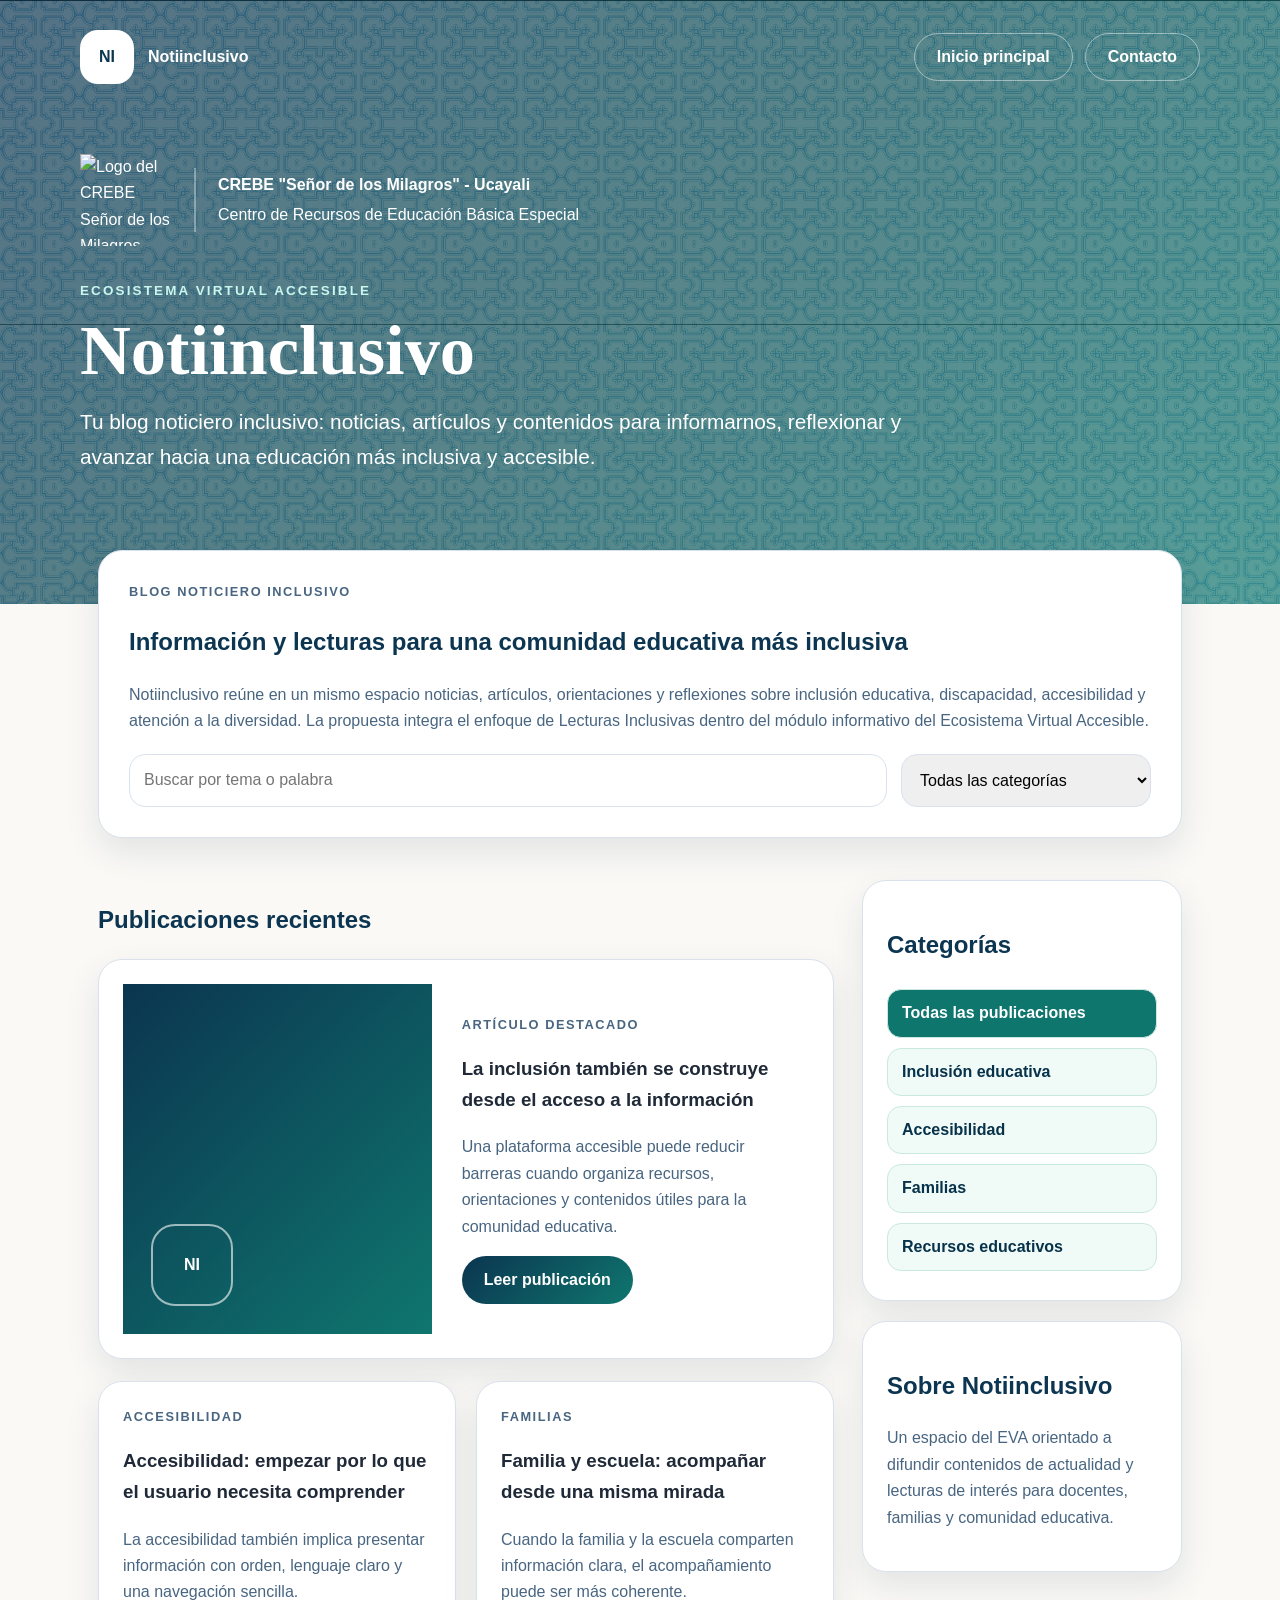
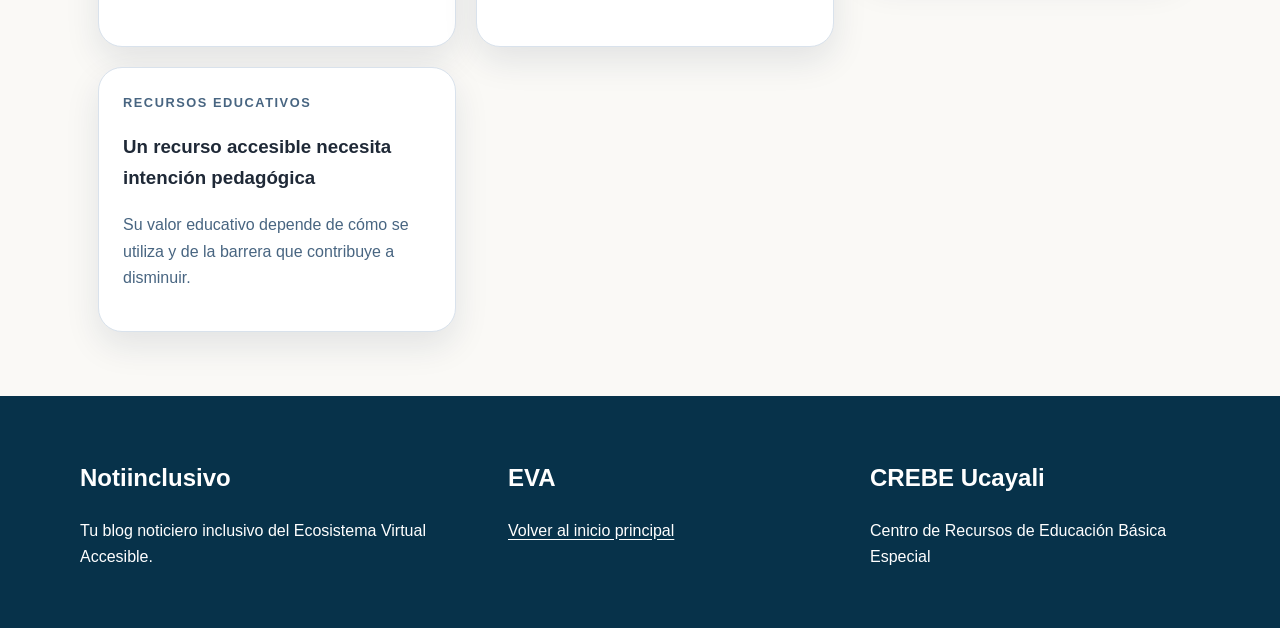
==== commit dd9e3d57: "Uniformizar patrón shipibo de NI con estilo continuo de AC" ====
--- a/index.html
+++ b/index.html
@@ -7,7 +7,7 @@
 <meta name="author" content="Gabriel Berrospi">
 <title>Notiinclusivo | Tu blog noticiero inclusivo</title>
 <style>
-:root{--azul:#07324a;--azul2:#0b3550;--verde:#0f766e;--verde2:#0b4f4a;--claro:#f0fbf8;--fondo:#faf9f6;--texto:#1f2937;--suave:#486581;--borde:#d9e2ec;--sombra:0 14px 34px rgba(16,42,67,.10);--ancho:1120px}*{box-sizing:border-box}body{margin:0;color:var(--texto);background:var(--fondo);font-family:Arial,Helvetica,sans-serif;line-height:1.65}a{color:var(--verde);text-underline-offset:3px}.salto{position:absolute;left:-999px}.salto:focus{left:12px;top:12px;z-index:99;padding:10px 16px;background:#fff;border-radius:999px}.cabecera{position:relative;overflow:hidden;padding:30px 18px 130px;color:#fff;background:linear-gradient(135deg,var(--azul2),#0f4f57 48%,var(--verde))}.cabecera:before{content:"";position:absolute;inset:0;opacity:.22;background-image:linear-gradient(45deg,transparent 45%,rgba(255,255,255,.35) 46% 48%,transparent 49%),linear-gradient(-45deg,transparent 45%,rgba(255,255,255,.22) 46% 48%,transparent 49%);background-size:90px 90px}.nav,.portada,.contenedor,.footer-contenido{position:relative;z-index:1;width:100%;max-width:var(--ancho);margin:auto}.nav{display:flex;align-items:center;justify-content:space-between;gap:20px;flex-wrap:wrap}.marca{display:flex;align-items:center;gap:14px;color:#fff;text-decoration:none;font-weight:900}.marca-icono{display:grid;width:54px;height:54px;place-items:center;color:var(--azul2);background:#fff;border-radius:18px}.enlaces{display:flex;gap:12px;flex-wrap:wrap}.enlaces a{padding:10px 22px;color:#fff;border:1px solid rgba(255,255,255,.45);border-radius:999px;text-decoration:none;font-weight:800}.portada{margin-top:70px}.institucion{display:flex;align-items:center;gap:22px;margin-bottom:34px}.logo{width:92px;height:92px;object-fit:contain}.institucion-texto{padding-left:22px;border-left:2px solid rgba(255,255,255,.35)}.institucion-texto p{margin:4px 0}.etiqueta{margin:0 0 12px;color:#c9f7ee;font-size:.84rem;font-weight:900;letter-spacing:.16em;text-transform:uppercase}h1{max-width:900px;margin:0 0 18px;font-family:Georgia,"Times New Roman",serif;font-size:clamp(2.7rem,6vw,4.4rem);font-weight:600;line-height:1.04}.subtitulo{max-width:880px;margin:0;font-size:1.3rem}.contenido{position:relative;z-index:2;margin-top:-54px}.contenedor{padding:0 18px}.panel,.tarjeta,.lateral{background:#fff;border:1px solid var(--borde);border-radius:24px;box-shadow:var(--sombra)}.panel{padding:30px;margin-bottom:42px}.panel h2,.seccion h2,.lateral h2{color:var(--azul2)}.panel p{color:var(--suave)}.herramientas{display:grid;grid-template-columns:1fr 250px;gap:14px;margin-top:20px}input,select{width:100%;min-height:48px;padding:12px 14px;border:1px solid var(--borde);border-radius:16px;font:inherit}.layout{display:grid;grid-template-columns:minmax(0,1fr) 320px;gap:28px;padding-bottom:64px}.destacada{display:grid;grid-template-columns:.9fr 1.1fr;overflow:hidden;margin-bottom:22px}.visual{display:flex;align-items:flex-end;min-height:290px;padding:28px;color:#fff;background:linear-gradient(135deg,var(--azul2),var(--verde))}.visual span{display:grid;width:82px;height:82px;place-items:center;border:2px solid rgba(255,255,255,.6);border-radius:24px;font-weight:900}.texto{padding:30px}.texto p,.tarjeta p,.lateral p{color:var(--suave)}.boton{display:inline-flex;padding:11px 22px;color:#fff;background:linear-gradient(135deg,var(--azul2),var(--verde));border-radius:999px;font-weight:900;text-decoration:none}.lista{display:grid;grid-template-columns:repeat(2,minmax(0,1fr));gap:20px}.tarjeta{padding:24px}.categoria{margin:0 0 10px;color:var(--verde);font-size:.8rem;font-weight:900;letter-spacing:.12em;text-transform:uppercase}.lateral{padding:24px;margin-bottom:20px}.categorias{margin:0;padding:0;list-style:none}.categorias button{width:100%;margin:5px 0;padding:10px 14px;color:var(--azul);background:var(--claro);border:1px solid #c9e8e1;border-radius:14px;font:inherit;font-weight:800;text-align:left;cursor:pointer}.categorias button.activo{color:#fff;background:var(--verde)}.oculto{display:none!important}.footer{padding:42px 18px;color:#fff;background:var(--azul)}.footer-contenido{display:grid;grid-template-columns:1.2fr 1fr 1fr;gap:32px}.footer a{color:#fff}@media(max-width:900px){.layout,.destacada,.herramientas,.footer-contenido{grid-template-columns:1fr}.lista{grid-template-columns:1fr}}@media(max-width:640px){.nav{align-items:flex-start;flex-direction:column}.portada{margin-top:50px}.institucion{gap:14px}.logo{width:76px;height:76px}.institucion-texto{padding-left:14px}.panel,.texto,.tarjeta,.lateral{padding:22px}}
+:root{--azul:#07324a;--azul2:#0b3550;--verde:#0f766e;--verde2:#0b4f4a;--claro:#f0fbf8;--fondo:#faf9f6;--texto:#1f2937;--suave:#486581;--borde:#d9e2ec;--sombra:0 14px 34px rgba(16,42,67,.10);--ancho:1120px}*{box-sizing:border-box}body{margin:0;color:var(--texto);background:var(--fondo);font-family:Arial,Helvetica,sans-serif;line-height:1.65}a{color:var(--verde);text-underline-offset:3px}.salto{position:absolute;left:-999px}.salto:focus{left:12px;top:12px;z-index:99;padding:10px 16px;background:#fff;border-radius:999px}.cabecera{position:relative;overflow:hidden;padding:30px 18px 130px;color:#fff;background:linear-gradient(135deg,var(--azul2),#0f4f57 48%,var(--verde))}.cabecera:before{content:"";position:absolute;inset:0;z-index:0;pointer-events:none;background-image:url("patron-shipibo.webp?v=4");background-repeat:repeat;background-size:320px auto;background-position:top left;opacity:.30;filter:saturate(1.15) contrast(1.08)}.nav,.portada,.contenedor,.footer-contenido{position:relative;z-index:1;width:100%;max-width:var(--ancho);margin:auto}.nav{display:flex;align-items:center;justify-content:space-between;gap:20px;flex-wrap:wrap}.marca{display:flex;align-items:center;gap:14px;color:#fff;text-decoration:none;font-weight:900}.marca-icono{display:grid;width:54px;height:54px;place-items:center;color:var(--azul2);background:#fff;border-radius:18px}.enlaces{display:flex;gap:12px;flex-wrap:wrap}.enlaces a{padding:10px 22px;color:#fff;border:1px solid rgba(255,255,255,.45);border-radius:999px;text-decoration:none;font-weight:800}.portada{margin-top:70px}.institucion{display:flex;align-items:center;gap:22px;margin-bottom:34px}.logo{width:92px;height:92px;object-fit:contain}.institucion-texto{padding-left:22px;border-left:2px solid rgba(255,255,255,.35)}.institucion-texto p{margin:4px 0}.etiqueta{margin:0 0 12px;color:#c9f7ee;font-size:.84rem;font-weight:900;letter-spacing:.16em;text-transform:uppercase}h1{max-width:900px;margin:0 0 18px;font-family:Georgia,"Times New Roman",serif;font-size:clamp(2.7rem,6vw,4.4rem);font-weight:600;line-height:1.04}.subtitulo{max-width:880px;margin:0;font-size:1.3rem}.contenido{position:relative;z-index:2;margin-top:-54px}.contenedor{padding:0 18px}.panel,.tarjeta,.lateral{background:#fff;border:1px solid var(--borde);border-radius:24px;box-shadow:var(--sombra)}.panel{padding:30px;margin-bottom:42px}.panel h2,.seccion h2,.lateral h2{color:var(--azul2)}.panel p{color:var(--suave)}.herramientas{display:grid;grid-template-columns:1fr 250px;gap:14px;margin-top:20px}input,select{width:100%;min-height:48px;padding:12px 14px;border:1px solid var(--borde);border-radius:16px;font:inherit}.layout{display:grid;grid-template-columns:minmax(0,1fr) 320px;gap:28px;padding-bottom:64px}.destacada{display:grid;grid-template-columns:.9fr 1.1fr;overflow:hidden;margin-bottom:22px}.visual{display:flex;align-items:flex-end;min-height:290px;padding:28px;color:#fff;background:linear-gradient(135deg,var(--azul2),var(--verde))}.visual span{display:grid;width:82px;height:82px;place-items:center;border:2px solid rgba(255,255,255,.6);border-radius:24px;font-weight:900}.texto{padding:30px}.texto p,.tarjeta p,.lateral p{color:var(--suave)}.boton{display:inline-flex;padding:11px 22px;color:#fff;background:linear-gradient(135deg,var(--azul2),var(--verde));border-radius:999px;font-weight:900;text-decoration:none}.lista{display:grid;grid-template-columns:repeat(2,minmax(0,1fr));gap:20px}.tarjeta{padding:24px}.categoria{margin:0 0 10px;color:var(--verde);font-size:.8rem;font-weight:900;letter-spacing:.12em;text-transform:uppercase}.lateral{padding:24px;margin-bottom:20px}.categorias{margin:0;padding:0;list-style:none}.categorias button{width:100%;margin:5px 0;padding:10px 14px;color:var(--azul);background:var(--claro);border:1px solid #c9e8e1;border-radius:14px;font:inherit;font-weight:800;text-align:left;cursor:pointer}.categorias button.activo{color:#fff;background:var(--verde)}.oculto{display:none!important}.footer{padding:42px 18px;color:#fff;background:var(--azul)}.footer-contenido{display:grid;grid-template-columns:1.2fr 1fr 1fr;gap:32px}.footer a{color:#fff}@media(max-width:900px){.layout,.destacada,.herramientas,.footer-contenido{grid-template-columns:1fr}.lista{grid-template-columns:1fr}}@media(max-width:640px){.nav{align-items:flex-start;flex-direction:column}.portada{margin-top:50px}.institucion{gap:14px}.logo{width:76px;height:76px}.institucion-texto{padding-left:14px}.panel,.texto,.tarjeta,.lateral{padding:22px}.cabecera:before{background-size:260px auto}}
 </style>
 </head>
 <body>
